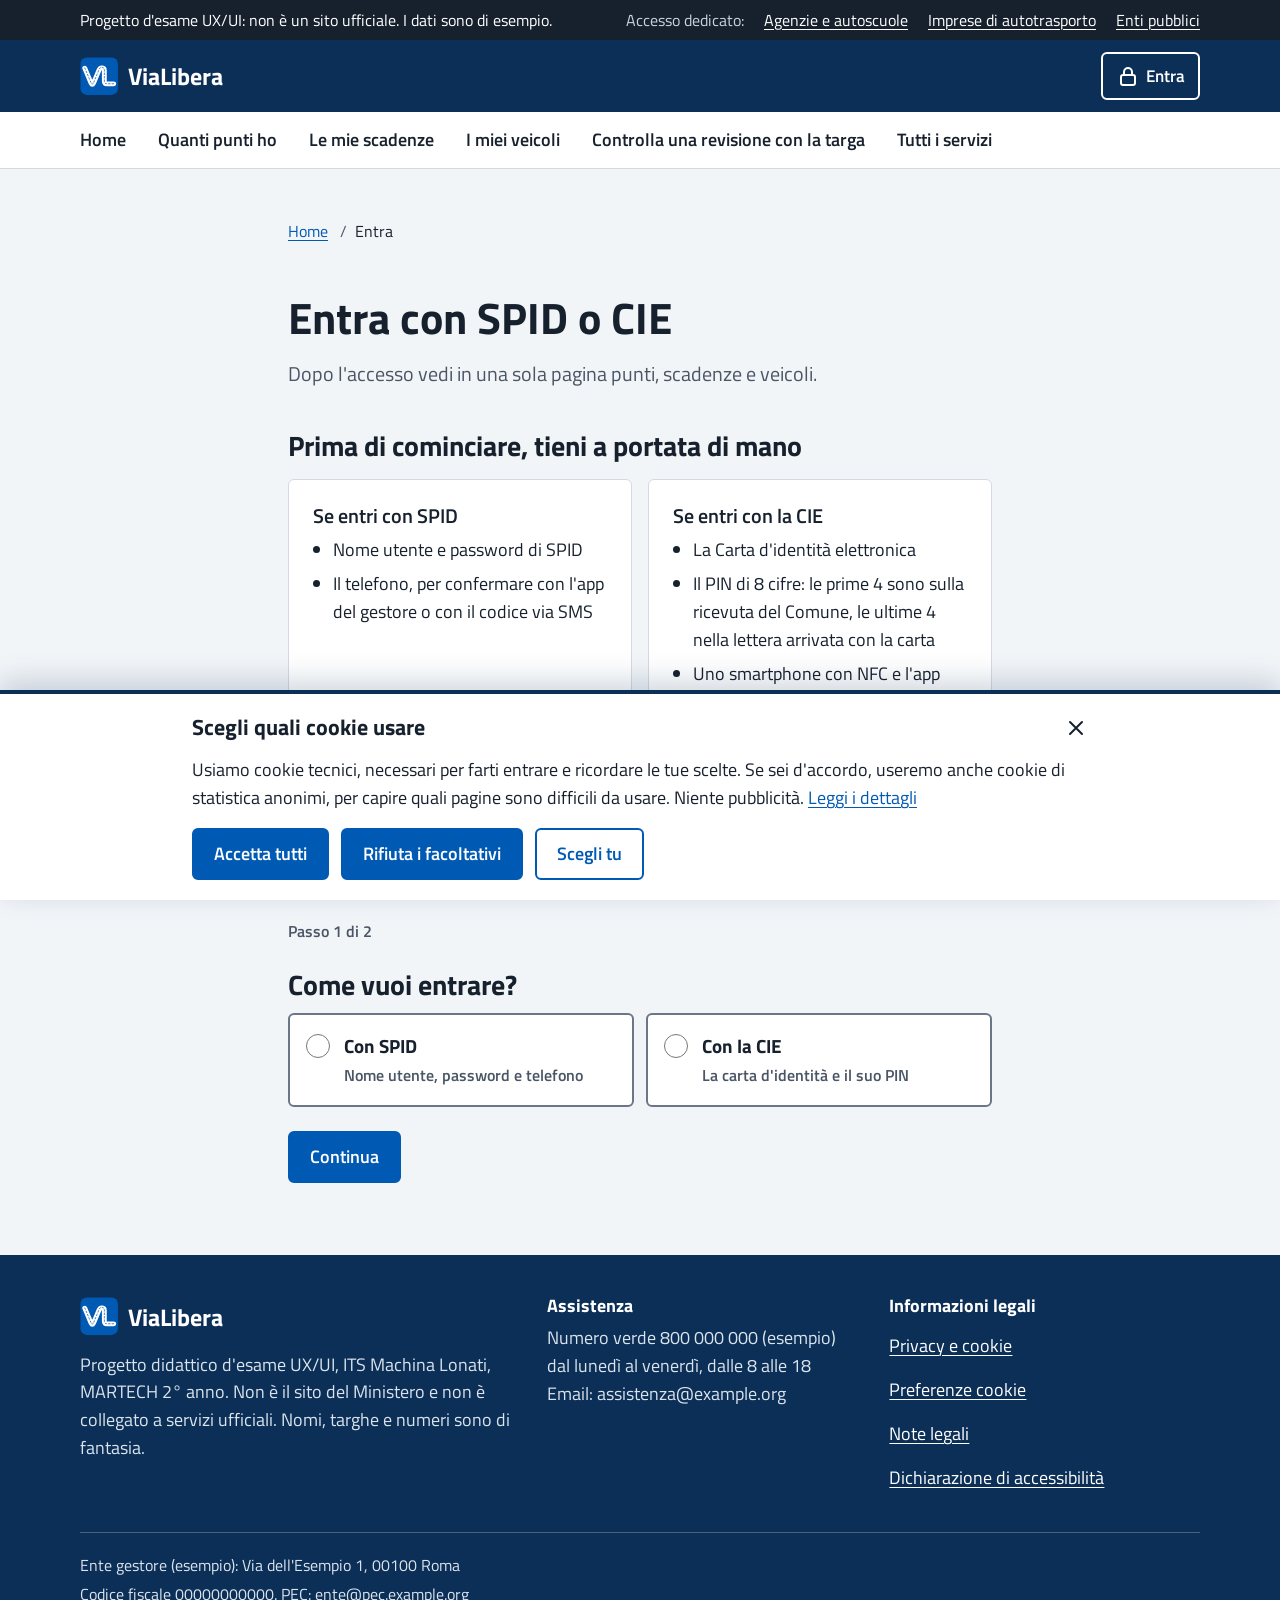
==== accesso.html @ 81639987 "Punti: la scritta del 20 va a capo e non esce più dal riquadro La scritta "20: punteggio di partenza" ====
<!doctype html>
<html lang="it">
<head>
<meta charset="utf-8">
<meta name="viewport" content="width=device-width, initial-scale=1, viewport-fit=cover">
<title>Entra con SPID o CIE | ViaLibera</title>
<meta name="description" content="Entra nella tua area con SPID o con la Carta d'identità elettronica. Progetto didattico, accesso simulato.">
<meta name="robots" content="noindex, nofollow">
<meta name="theme-color" content="#0b2f57">
<link rel="icon" href="favicon.svg?v=9" type="image/svg+xml">
<link rel="preload" href="assets/fonts/titillium-web-400.woff2" as="font" type="font/woff2" crossorigin>
<link rel="stylesheet" href="assets/style.css?v=9">
</head>
<body data-pagina="accesso">
<div id="testata"></div>
<script src="assets/app.js?v=9"></script>

<main id="contenuto" tabindex="-1">
  <div class="contenitore stretto pila">
    <nav class="briciole" aria-label="Sei qui">
      <ol><li><a href="index.html">Home</a></li><li aria-current="page" id="briciola-accesso">Entra</li></ol>
    </nav>

    <div class="pila-s">
      <h1 id="titolo-accesso">Entra con SPID o CIE</h1>
      <p class="intro" id="destinazione">Dopo l'accesso vedi in una sola pagina punti, scadenze e veicoli.</p>
    </div>

    <div id="area-profilo" class="pila-s" hidden>
      <div class="avviso avviso-info">
        <svg class="icona" aria-hidden="true" focusable="false"><use href="#i-info"></use></svg>
        <div class="avviso-corpo">
          <p><strong>In questo prototipo è attiva solo l'area per i cittadini.</strong></p>
          <p>Qui agenzie, autoscuole, imprese ed enti avranno un accesso separato, con le credenziali dell'azienda o dell'ente e i servizi per il loro lavoro.</p>
        </div>
      </div>
      <div class="bottoni">
        <a class="btn btn-primario" href="accesso.html">Entra come cittadino</a>
        <a class="btn btn-secondario" href="index.html">Torna alla home</a>
      </div>
    </div>

    <div id="percorso" class="pila">
      <section id="cosa-serve" class="pila-s" aria-labelledby="t-serve">
        <h2 id="t-serve">Prima di cominciare, tieni a portata di mano</h2>
        <div class="opzioni">
          <div class="pannello pila-xs">
            <h3>Se entri con SPID</h3>
            <ul class="puntato">
              <li>Nome utente e password di SPID</li>
              <li>Il telefono, per confermare con l'app del gestore o con il codice via SMS</li>
            </ul>
          </div>
          <div class="pannello pila-xs">
            <h3>Se entri con la CIE</h3>
            <ul class="puntato">
              <li>La Carta d'identità elettronica</li>
              <li>Il PIN di 8 cifre: le prime 4 sono sulla ricevuta del Comune, le ultime 4 nella lettera arrivata con la carta</li>
              <li>Uno smartphone con NFC e l'app CieID</li>
            </ul>
          </div>
        </div>
        <p class="rassicura"><svg class="icona" aria-hidden="true" focusable="false"><use href="#i-lucchetto"></use></svg>Entrare è gratis e non comporta pagamenti.</p>
        <details>
          <summary><svg class="icona" aria-hidden="true" focusable="false"><use href="#i-avanti"></use></svg>Non hai né SPID né la CIE?</summary>
          <p>SPID si chiede a uno dei gestori riconosciuti, online o di persona, con un documento d'identità e la tessera sanitaria. La CIE si chiede in Comune. Se ti serve aiuto, chiama il numero verde che trovi in fondo alla pagina.</p>
        </details>
      </section>

      <form id="form-accesso" class="pila-m" novalidate>
        <div id="errore-accesso"></div>
        <p class="passo">Passo 1 di 2</p>
        <div class="campo">
          <fieldset aria-describedby="metodo-errore">
            <legend><h2>Come vuoi entrare?</h2></legend>
            <p class="errore-campo" id="metodo-errore" hidden></p>
            <div class="scelte">
              <label class="scelta"><input type="radio" name="metodo" value="spid"><span><strong>Con SPID</strong><span class="aiuto">Nome utente, password e telefono</span></span></label>
              <label class="scelta"><input type="radio" name="metodo" value="cie"><span><strong>Con la CIE</strong><span class="aiuto">La carta d'identità e il suo PIN</span></span></label>
            </div>
          </fieldset>
        </div>
        <div class="campo" id="campo-gestore" hidden>
          <label for="gestore">Chi ti ha dato SPID?</label>
          <p class="aiuto" id="gestore-aiuto">È l'azienda che hai scelto quando hai attivato SPID. In questo prototipo i nomi sono di fantasia.</p>
          <p class="errore-campo" id="gestore-errore" hidden></p>
          <select id="gestore" aria-describedby="gestore-aiuto gestore-errore">
            <option value="">Scegli dall'elenco</option>
            <option>Aurora ID</option>
            <option>Chiave Nord</option>
            <option>Identità Facile</option>
            <option>Sigillo Digitale</option>
          </select>
          <details>
            <summary><svg class="icona" aria-hidden="true" focusable="false"><use href="#i-avanti"></use></svg>Non ricordo il gestore</summary>
            <p>Cerca nella tua email il messaggio di attivazione di SPID, oppure guarda quale app usi per confermare gli accessi. Se SPID te l'ha attivato un familiare, chiedi a lui.</p>
          </details>
        </div>
        <div class="bottoni"><button class="btn btn-primario" type="submit">Continua</button></div>
      </form>

      <section id="passo-2" class="pila-m" aria-labelledby="titolo-passo-2" hidden>
        <p class="passo">Passo 2 di 2</p>
        <h2 id="titolo-passo-2" tabindex="-1">Conferma sul sito del gestore</h2>
        <div class="avviso avviso-info">
          <svg class="icona" aria-hidden="true" focusable="false"><use href="#i-info"></use></svg>
          <div class="avviso-corpo">
            <p id="testo-passo-2"></p>
            <p><strong>Simulazione:</strong> in questo prototipo non si scrivono dati veri. Premi “Conferma l'accesso” per continuare, oppure “Annulla” per vedere cosa succede se ti fermi.</p>
          </div>
        </div>
        <div class="bottoni">
          <button class="btn btn-primario" type="button" id="conferma">Conferma l'accesso</button>
          <button class="btn btn-secondario" type="button" id="annulla">Annulla</button>
        </div>
      </section>
    </div>
  </div>
</main>

<div id="piede"></div>
</body>
</html>
---- assets/style.css ----
/* ViaLibera - stile comune a tutte le pagine */

@font-face { font-family: "Titillium Web"; src: url("fonts/titillium-web-400.woff2") format("woff2"); font-weight: 400; font-display: swap; }
@font-face { font-family: "Titillium Web"; src: url("fonts/titillium-web-600.woff2") format("woff2"); font-weight: 600; font-display: swap; }
@font-face { font-family: "Titillium Web"; src: url("fonts/titillium-web-700.woff2") format("woff2"); font-weight: 700; font-display: swap; }

:root {
  /* Layout: mobile first, una colonna di lettura (max 42rem), testo sempre allineato a sinistra.
     Da 64rem: menu in riga sotto la testata e griglie a due colonne. Area personale con barra in basso su mobile. */
  --blu-notte: #0b2f57;   /* testata e piede */
  --blu: #0059b3;         /* azioni e link (6.8:1 su bianco) */
  --blu-scuro: #004080;
  --blu-chiaro: #e7eef7;
  --inchiostro: #17212e;  /* testo */
  --grigio: #4a5666;      /* testo secondario (7:1) */
  --bordo-campo: #6b7787; /* bordi dei campi (4.5:1) */
  --linea: #d3dae3;       /* separatori */
  --sfondo: #f2f5f8;
  --carta: #ffffff;
  --verde: #0e6a3c;  --verde-chiaro: #e7f3eb;
  --ambra: #8a4600;  --ambra-bordo: #c46f00; --ambra-chiaro: #fff3df;
  --rosso: #b02a1f;  --rosso-chiaro: #fdeceb;
  --fuoco: #ffb400;  /* focus su sfondi scuri */
  --targa-blu: #003399;
  --font: "Titillium Web", "Segoe UI", Roboto, Arial, sans-serif;
  --r: 6px;
  --spazio: clamp(1rem, 0.6rem + 1.5vw, 1.5rem);
  color-scheme: light;
}

*, *::before, *::after { box-sizing: border-box; }
html { -webkit-text-size-adjust: 100%; scroll-padding-top: 1rem; }
body { margin: 0; font: 400 1.125rem/1.55 var(--font); color: var(--inchiostro); background: var(--sfondo); }
body.con-barra { padding-bottom: calc(4.25rem + env(safe-area-inset-bottom, 0px)); }
img, svg { max-width: 100%; }
h1, h2, h3 { margin: 0; line-height: 1.2; font-weight: 700; text-wrap: balance; }
h1 { font-size: clamp(2rem, 1.55rem + 1.9vw, 2.75rem); line-height: 1.12; }
h2 { font-size: clamp(1.45rem, 1.3rem + 0.6vw, 1.75rem); }
h3, .h3 { font-size: 1.25rem; font-weight: 600; }
p, ul, ol, dl, dd { margin: 0; }
ul.puntato { padding-left: 1.25rem; display: grid; gap: 0.4rem; }
a { color: var(--blu); text-underline-offset: 0.18em; text-decoration-thickness: 1px; }
@media (hover: hover) { a:hover { color: var(--blu-scuro); text-decoration-thickness: 2px; } }
:focus-visible { outline: 3px solid var(--inchiostro); outline-offset: 2px; }
.testata :focus-visible, .fascia :focus-visible, .piede :focus-visible { outline-color: var(--fuoco); }
.vh { position: absolute !important; width: 1px; height: 1px; overflow: hidden; clip: rect(0 0 0 0); white-space: nowrap; }
.icona { width: 1.5rem; height: 1.5rem; flex: none; fill: none; stroke: currentColor; stroke-width: 2; stroke-linecap: round; stroke-linejoin: round; }
[hidden] { display: none !important; }

.contenitore {
  width: 100%; max-width: 72rem; margin-inline: auto;
  padding-left: max(16px, env(safe-area-inset-left, 0px));
  padding-right: max(16px, env(safe-area-inset-right, 0px));
}
.stretto { max-width: 46rem; }
.pila { display: flex; flex-direction: column; gap: clamp(1.75rem, 1.2rem + 2vw, 2.5rem); }
.pila-s { display: flex; flex-direction: column; gap: 1rem; }
.pila-xs { display: flex; flex-direction: column; gap: 0.5rem; }
.pila-m { display: flex; flex-direction: column; gap: 1.5rem; }
.riga-titolo { display: flex; flex-wrap: wrap; align-items: center; gap: 0.5rem 1rem; }
main { padding-block: 1.5rem 3.5rem; }
.intro { font-size: 1.25rem; color: var(--grigio); max-width: 38rem; }
.aiuto { color: var(--grigio); font-size: 1rem; }
.testo { max-width: 40rem; }

/* Salta al contenuto */
.salta { position: absolute; left: 1rem; top: -10rem; z-index: 100; background: var(--fuoco); color: var(--inchiostro); padding: 0.75rem 1rem; font-weight: 600; }
.salta:focus { top: 1rem; }

/* Fascia del progetto (in alto) */
.fascia { background: var(--inchiostro); color: #fff; font-size: 1rem; }
.fascia .contenitore { display: flex; flex-wrap: wrap; justify-content: space-between; align-items: center; gap: 0.25rem 1rem; padding-block: 0.4rem; min-height: 2.5rem; }
.fascia-pro a, .fascia-pro span { white-space: nowrap; }
.fascia a { color: #fff; }
.fascia-pro { display: none; gap: 1.25rem; align-items: center; }
.fascia-pro span { color: #c9d3df; }

/* Testata */
.testata { background: var(--blu-notte); color: #fff; }
.testata-riga { display: flex; flex-wrap: wrap; align-items: center; justify-content: space-between; gap: 0.5rem 0.75rem; min-height: 4.5rem; padding-block: 0.5rem; }
.logo { display: inline-flex; align-items: center; min-height: 2.75rem; gap: 0.6rem; color: #fff; text-decoration: none; font-weight: 700; font-size: 1.5rem; line-height: 1; white-space: nowrap; }
@media (hover: hover) { .logo:hover { color: #fff; } }
.logo svg { width: 2.4rem; height: 2.4rem; flex: none; }
.testata-azioni { display: flex; align-items: center; gap: 0.5rem; margin-left: auto; }
.btn-testata { display: inline-flex; align-items: center; gap: 0.4rem; min-height: 3rem; padding: 0.4rem 0.8rem; border: 2px solid #fff; border-radius: var(--r); background: transparent; color: #fff; font: 600 1.0625rem/1 var(--font); text-decoration: none; cursor: pointer; }
@media (hover: hover) { .btn-testata:hover { background: rgba(255, 255, 255, 0.14); color: #fff; } }
.solo-largo { display: none !important; }

/* Menu */
.menu { background: var(--carta); border-bottom: 1px solid var(--linea); }
.menu:not(.aperto) { display: none; }
.menu .contenitore { padding-block: 0.5rem 1.25rem; display: flex; flex-direction: column; gap: 1rem; }
.menu ul { list-style: none; padding: 0; }
.menu li + li { border-top: 1px solid var(--linea); }
.menu a, .menu .voce { display: flex; align-items: center; gap: 0.75rem; min-height: 3.5rem; color: var(--inchiostro); text-decoration: none; font-weight: 600; width: 100%; background: none; border: 0; font: 600 1.125rem/1.3 var(--font); padding: 0; cursor: pointer; text-align: left; }
@media (hover: hover) { .menu a:hover, .menu .voce:hover { color: var(--blu); text-decoration: underline; } }
.menu a[aria-current="page"] { color: var(--blu); }
.menu .icona { color: var(--blu); }
.menu-gruppo { color: var(--grigio); font-size: 1rem; font-weight: 600; padding-top: 0.5rem; }

/* Barra in basso dell'area personale (mobile) */
.barra { position: fixed; left: 0; right: 0; bottom: 0; z-index: 40; background: var(--carta); border-top: 1px solid var(--linea); box-shadow: 0 -2px 10px rgba(11, 47, 87, 0.08);
  display: grid; grid-template-columns: repeat(3, 1fr);
  padding: 0 max(8px, env(safe-area-inset-right, 0px)) env(safe-area-inset-bottom, 0px) max(8px, env(safe-area-inset-left, 0px)); }
.barra a { display: flex; flex-direction: column; align-items: center; justify-content: center; gap: 0.15rem; min-height: 4.25rem; color: var(--grigio); text-decoration: none; font-weight: 600; font-size: 1rem; border-top: 4px solid transparent; }
.barra a[aria-current="page"] { color: var(--blu); border-top-color: var(--blu); font-weight: 700; }

/* Pulsanti */
.btn { display: inline-flex; align-items: center; justify-content: center; gap: 0.5rem; min-height: 3.25rem; padding: 0.6rem 1.25rem; border: 2px solid var(--blu); border-radius: var(--r); font: 600 1.125rem/1.2 var(--font); text-align: center; text-decoration: none; cursor: pointer; }
.btn-primario { background: var(--blu); color: #fff; }
@media (hover: hover) { .btn-primario:hover { background: var(--blu-scuro); border-color: var(--blu-scuro); color: #fff; } }
.btn-secondario { background: var(--carta); color: var(--blu); }
@media (hover: hover) { .btn-secondario:hover { background: var(--blu-chiaro); color: var(--blu-scuro); } }
.btn[disabled] { opacity: 0.7; cursor: progress; }
.btn-testo { background: none; border: 0; padding: 0.5rem 0; min-height: 3rem; color: var(--blu); font: 600 1.125rem/1.2 var(--font); text-decoration: underline; text-underline-offset: 0.18em; cursor: pointer; }
.bottoni { display: flex; flex-direction: column; gap: 0.75rem; }

/* Riquadri e avvisi */
.pannello { background: var(--carta); border: 1px solid var(--linea); border-radius: var(--r); padding: var(--spazio); }
.pannello .bottoni { flex-direction: column; }
/* Il pannello dei punti è l'unico scuro: è la risposta alla domanda più frequente */
.pannello-forte { background: var(--blu-notte); border-color: var(--blu-notte); color: #fff; }
.pannello-forte .cifra { color: #fff; }
.pannello-forte .btn-secondario { background: #fff; border-color: #fff; color: var(--blu-notte); }
@media (hover: hover) { .pannello-forte .btn-secondario:hover { background: var(--blu-chiaro); } }
.pannello-forte :focus-visible { outline-color: var(--fuoco); }
.avviso { display: flex; gap: 0.75rem; align-items: flex-start; padding: 1rem 1.125rem; border: 2px solid; border-radius: var(--r); color: var(--inchiostro); }
.avviso > .icona { margin-top: 0.1rem; }
.avviso-corpo { flex: 1; min-width: 0; display: flex; flex-direction: column; gap: 0.35rem; }
.avviso-ok { border-color: var(--verde); background: var(--verde-chiaro); }
.avviso-ok > .icona { color: var(--verde); }
.avviso-attenzione { border-color: var(--ambra-bordo); background: var(--ambra-chiaro); }
.avviso-attenzione > .icona { color: var(--ambra); }
.avviso-errore { border-color: var(--rosso); background: var(--rosso-chiaro); }
.avviso-errore > .icona { color: var(--rosso); }
.avviso-info { border-color: var(--blu); background: var(--blu-chiaro); }
.avviso-info > .icona { color: var(--blu); }
.avviso-chiudi { flex: none; width: 3rem; height: 3rem; margin: -0.6rem -0.6rem -0.6rem 0; display: grid; place-items: center; background: none; border: 0; border-radius: var(--r); color: var(--inchiostro); cursor: pointer; }
.rassicura { display: flex; gap: 0.6rem; align-items: center; font-weight: 600; color: var(--verde); }

/* Stato (sempre icona + parole) */
.stato { display: inline-flex; align-items: center; gap: 0.35rem; padding: 0.15rem 0.65rem 0.15rem 0.45rem; border: 1px solid currentColor; border-radius: 999px; font-weight: 600; font-size: 1rem; line-height: 1.4; white-space: nowrap; }
.stato .icona { width: 1.15rem; height: 1.15rem; }
.stato-ok { color: var(--verde); background: var(--verde-chiaro); }
.stato-attenzione { color: var(--ambra); background: var(--ambra-chiaro); }
.stato-errore { color: var(--rosso); background: var(--rosso-chiaro); }

/* Moduli */
.campo { display: flex; flex-direction: column; gap: 0.4rem; }
.campo-errore { border-left: 4px solid var(--rosso); padding-left: 0.85rem; }
label, .etichetta { font-weight: 600; font-size: 1.125rem; }
.campo-targa { max-width: 15rem !important; text-transform: uppercase; letter-spacing: 0.08em; }
input[type="text"], select { width: 100%; max-width: 26rem; min-height: 3.25rem; padding: 0.55rem 0.8rem; font: 400 1.25rem/1.3 var(--font); color: var(--inchiostro); background: var(--carta); border: 2px solid var(--bordo-campo); border-radius: var(--r); }
/* Freccia del menu a tendina disegnata da noi: stessa posizione su ogni browser, staccata dal bordo */
select { max-width: 20rem; appearance: none; -webkit-appearance: none; padding-right: 3rem; cursor: pointer;
  background-image: url("data:image/svg+xml,%3Csvg xmlns='http://www.w3.org/2000/svg' viewBox='0 0 24 24' fill='none' stroke='%230059b3' stroke-width='2.5' stroke-linecap='round' stroke-linejoin='round'%3E%3Cpath d='m6 9 6 6 6-6'/%3E%3C/svg%3E");
  background-repeat: no-repeat; background-position: right 0.85rem center; background-size: 1.4rem; }
[aria-invalid="true"] { border-color: var(--rosso) !important; border-width: 3px !important; }
.errore-campo { display: flex; gap: 0.4rem; align-items: flex-start; color: var(--rosso); font-weight: 600; }
.errore-campo .icona { width: 1.3rem; height: 1.3rem; margin-top: 0.15rem; }
fieldset { border: 0; margin: 0; padding: 0; min-width: 0; }
legend { padding: 0; margin-bottom: 0.75rem; }
.scelte { display: grid; gap: 0.75rem; }
.scelta { display: flex; gap: 0.85rem; align-items: flex-start; padding: 1rem; min-height: 4rem; background: var(--carta); border: 2px solid var(--bordo-campo); border-radius: var(--r); cursor: pointer; }
.scelta input { width: 1.5rem; height: 1.5rem; margin: 0.15rem 0 0; flex: none; accent-color: var(--blu); }
.scelta:has(input:checked) { border-color: var(--blu); background: var(--blu-chiaro); box-shadow: inset 0 0 0 1px var(--blu); }
.scelta strong { display: block; font-size: 1.1875rem; }
.spunta { display: flex; gap: 0.85rem; align-items: flex-start; }
.spunta input { width: 1.5rem; height: 1.5rem; margin: 0.15rem 0 0; flex: none; accent-color: var(--blu); }
details { border-block: 1px solid var(--linea); }
summary { display: flex; align-items: center; gap: 0.5rem; min-height: 3.25rem; padding-block: 0.5rem; color: var(--blu); font-weight: 600; cursor: pointer; list-style: none; }
summary::-webkit-details-marker { display: none; }
summary .icona { transition: transform 0.15s; }
details[open] summary .icona { transform: rotate(90deg); }
details > :not(summary) { padding-bottom: 1rem; }
.passo { color: var(--grigio); font-weight: 600; font-size: 1rem; }

/* Briciole di pane */
.briciole ol { list-style: none; padding: 0; display: flex; flex-wrap: wrap; gap: 0.25rem 0.5rem; font-size: 1rem; }
.briciole li { display: flex; align-items: center; gap: 0.5rem; }
.briciole li + li::before { content: "/"; color: var(--grigio); }
.briciole a { display: inline-flex; align-items: center; min-height: 2.75rem; min-width: 2.75rem; }

/* Home */
.azioni { list-style: none; padding: 0; background: var(--carta); border: 1px solid var(--linea); border-radius: var(--r); }
.azioni li + li { border-top: 1px solid var(--linea); }
.azione { display: flex; align-items: center; gap: 1rem; min-height: 5rem; padding: 0.9rem var(--spazio); color: var(--inchiostro); text-decoration: none; }
@media (hover: hover) { .azione:hover { background: var(--blu-chiaro); color: var(--inchiostro); } }
.azione strong { display: block; font-size: 1.25rem; line-height: 1.25; color: var(--blu); }
@media (hover: hover) { .azione:hover strong { text-decoration: underline; } }
.azione .aiuto { display: block; margin-top: 0.15rem; }
.azione-icona { width: 3rem; height: 3rem; flex: none; display: grid; place-items: center; border-radius: 50%; background: var(--blu-chiaro); color: var(--blu); }
.azione > .icona:last-child { margin-left: auto; color: var(--blu); }
.servizi { display: grid; gap: 2rem; }
.gruppo h3 { display: flex; align-items: center; gap: 0.6rem; padding-bottom: 0.6rem; border-bottom: 2px solid var(--blu-notte); }
.gruppo h3 .icona { color: var(--blu); }
.gruppo ul { list-style: none; padding: 0; }
.gruppo li { border-bottom: 1px solid var(--linea); }
.servizio { display: flex; align-items: center; gap: 0.75rem; min-height: 3.75rem; padding-block: 0.6rem; color: var(--inchiostro); text-decoration: none; }
.servizio-testo { display: flex; flex-direction: column; gap: 0.1rem; min-width: 0; }
.servizio-nome { font-weight: 600; }
a.servizio .servizio-nome { color: var(--blu); }
@media (hover: hover) { a.servizio:hover .servizio-nome { text-decoration: underline; } }
a.servizio > .icona:last-child { margin-left: auto; color: var(--blu); }
.servizio-accesso { display: inline-flex; align-items: center; gap: 0.35rem; font-size: 1rem; color: var(--grigio); }
.servizio-accesso .icona { width: 1.1rem; height: 1.1rem; }
.servizio-spento .servizio-nome { color: var(--grigio); }
.esito { margin-top: 0.5rem; }
/* Link dentro avvisi, scadenze ed esiti: area di tocco alta 44px senza spostare le righe di testo */
.avviso-corpo a, .scadenze a, .esito a { padding-block: 0.55rem; }

/* Cruscotto */
.griglia { display: grid; gap: 1.25rem; }
.cifra { display: flex; align-items: baseline; gap: 0.5rem; color: var(--blu-notte); }
.cifra strong { font-size: clamp(3.5rem, 3rem + 3vw, 4.75rem); line-height: 1; font-weight: 700; font-variant-numeric: tabular-nums; }
.cifra span { font-size: 1.5rem; font-weight: 600; }
.scadenze { list-style: none; padding: 0; }
.scadenze li { display: flex; flex-wrap: wrap; justify-content: space-between; align-items: center; gap: 0.5rem 1rem; padding-block: 0.9rem; border-top: 1px solid var(--linea); }
.scadenze li:first-child { border-top: 0; padding-top: 0.25rem; }
.scadenze .cosa { font-weight: 600; }
.veicoli { list-style: none; padding: 0; }
.veicoli li + li { border-top: 1px solid var(--linea); }
.veicoli a { display: flex; flex-wrap: wrap; align-items: center; gap: 0.5rem 1rem; min-height: 4.5rem; padding-block: 0.75rem; color: var(--inchiostro); text-decoration: none; }
@media (hover: hover) { .veicoli a:hover .nome { text-decoration: underline; } }
.veicoli .nome { font-weight: 600; color: var(--blu); font-size: 1.1875rem; }
.veicoli a > .icona:last-child { margin-left: auto; color: var(--blu); }

/* Targa: banda blu con la I, come sulle targhe vere (senza simboli) */
.targa { display: inline-flex; align-items: stretch; background: #fff; border: 2px solid var(--inchiostro); border-radius: 5px; overflow: hidden; font-weight: 700; line-height: 1; letter-spacing: 0.06em; white-space: nowrap; color: var(--inchiostro); }
.targa-i { display: flex; align-items: flex-end; padding: 0.3rem 0.3rem 0.25rem; background: var(--targa-blu); color: #fff; font-size: 0.75em; letter-spacing: 0; }
.targa-testo { padding: 0.3rem 0.55rem; font-size: 1.0625rem; font-variant-numeric: tabular-nums; }
.targa::after { content: ""; width: 0.45rem; background: var(--targa-blu); }
.targa-grande .targa-testo { font-size: 1.5rem; padding: 0.4rem 0.75rem; }
.targa-grande .targa-i { font-size: 1rem; padding: 0.4rem 0.4rem 0.3rem; }

/* Punti */
.risposta { display: flex; flex-wrap: wrap; align-items: baseline; gap: 0 0.6rem; color: var(--blu-notte); }
.risposta .numero { font-size: clamp(5rem, 4rem + 5vw, 7.5rem); line-height: 0.95; font-variant-numeric: tabular-nums; }
.scala { max-width: 34rem; }
.scala-barra { height: 1.1rem; background: #dfe5ec; border: 1px solid var(--bordo-campo); border-radius: 999px; overflow: hidden; }
.scala-pieno { height: 100%; background: var(--blu); }
/* La scritta finisce sulla tacca del 20 e va a capo se serve: non esce mai dal riquadro, anche col testo ingrandito */
.scala-tacca { position: relative; display: block; padding-right: 0.5rem; margin-bottom: 0.35rem; text-align: right; font-size: 1rem; color: var(--grigio); line-height: 1.2; }
.scala-tacca::after { content: ""; position: absolute; right: -1px; top: 0; bottom: -1.65rem; width: 2px; background: var(--inchiostro); }
.scala-estremi { display: flex; justify-content: space-between; font-size: 1rem; color: var(--grigio); margin-top: 0.3rem; }
.storico { list-style: none; padding: 0; border-top: 1px solid var(--linea); }
.storico li { display: grid; grid-template-columns: minmax(0, 1fr) auto; gap: 0.2rem 1rem; padding-block: 1rem; border-bottom: 1px solid var(--linea); }
.storico time { color: var(--grigio); font-size: 1rem; }
.storico .motivo { grid-column: 1 / -1; font-weight: 600; }
.storico .dettaglio { color: var(--grigio); font-size: 1rem; }
.storico .saldo-dopo { color: var(--grigio); font-size: 1rem; text-align: right; white-space: nowrap; }
.variazione { display: inline-flex; align-items: center; gap: 0.3rem; font-weight: 700; white-space: nowrap; }
.variazione .icona { width: 1.2rem; height: 1.2rem; }
.variazione-meno { color: var(--rosso); }
.variazione-piu { color: var(--verde); }
.opzioni { display: grid; gap: 1rem; }

/* Veicolo */
.scelta-veicolo { display: flex; flex-wrap: wrap; gap: 0.5rem; list-style: none; padding: 0; }
.scelta-veicolo a { display: inline-flex; align-items: center; gap: 0.6rem; min-height: 3rem; padding: 0.4rem 0.9rem; background: var(--carta); border: 2px solid var(--linea); border-radius: var(--r); color: var(--inchiostro); text-decoration: none; font-weight: 600; }
.scelta-veicolo a[aria-current="page"] { border-color: var(--blu); background: var(--blu-chiaro); }
.scelta-veicolo .targa-testo { font-size: 1rem; padding: 0.2rem 0.4rem; }
.scelta-veicolo .targa-i { font-size: 0.65rem; padding: 0.2rem 0.2rem; }
.scadenza-grande { font-size: 1.375rem; line-height: 1.3; }
.scadenza-grande strong { display: block; font-size: clamp(1.75rem, 1.5rem + 1vw, 2.25rem); color: var(--blu-notte); }
.dati div { display: grid; grid-template-columns: minmax(7.5rem, 42%) 1fr; gap: 0.25rem 1rem; padding-block: 0.75rem; border-bottom: 1px solid var(--linea); }
.dati div:first-child { border-top: 1px solid var(--linea); }
.dati dt { color: var(--grigio); }
.dati dd { font-weight: 600; min-width: 0; }
.euro { display: flex; gap: 0.3rem; list-style: none; padding: 0; max-width: 30rem; }
.euro li { flex: 1; display: flex; flex-direction: column; align-items: center; justify-content: center; min-height: 3rem; background: var(--carta); border: 1px solid var(--bordo-campo); border-radius: 4px; font-weight: 700; color: var(--grigio); font-variant-numeric: tabular-nums; }
.euro li.attuale { background: var(--blu); border-color: var(--blu); color: #fff; }
.euro-estremi { display: flex; justify-content: space-between; max-width: 30rem; font-size: 1rem; color: var(--grigio); margin-top: 0.3rem; }

/* Privacy */
.prosa { max-width: 42rem; display: flex; flex-direction: column; gap: 1rem; }
.prosa h2 { margin-top: 1.5rem; scroll-margin-top: 1rem; }
.prosa .indice h2 { margin-top: 0; }
.indice ol { padding-left: 1.4rem; display: grid; gap: 0.25rem; }
.indice a { display: inline-flex; align-items: center; min-height: 2.75rem; }
.tabella-scorri { overflow-x: auto; border: 1px solid var(--linea); border-radius: var(--r); background: var(--carta); }
table { border-collapse: collapse; width: 100%; min-width: 36rem; font-size: 1rem; }
caption { text-align: left; padding: 0.75rem 0.85rem 0; font-weight: 600; }
th, td { text-align: left; vertical-align: top; padding: 0.7rem 0.85rem; border-bottom: 1px solid var(--linea); }
th { color: var(--grigio); font-weight: 600; }
tr:last-child td { border-bottom: 0; }
.tabella-scorri td:first-child { white-space: nowrap; }

/* Banner cookie */
.cookie { position: fixed; left: 0; right: 0; bottom: 0; z-index: 60; max-height: 88vh; overflow-y: auto; background: var(--carta); border-top: 4px solid var(--blu-notte); box-shadow: 0 -8px 28px rgba(11, 47, 87, 0.2); padding-block: 1.25rem calc(1.25rem + env(safe-area-inset-bottom, 0px)); }
.cookie .contenitore { position: relative; max-width: 58rem; display: flex; flex-direction: column; gap: 1rem; }
.cookie h2 { font-size: 1.375rem; padding-right: 3rem; }
.cookie-chiudi { position: absolute; top: -0.6rem; right: max(4px, env(safe-area-inset-right, 0px)); width: 3rem; height: 3rem; display: grid; place-items: center; background: none; border: 0; border-radius: var(--r); color: var(--inchiostro); cursor: pointer; }
.cookie-scelte { display: grid; gap: 0.9rem; padding: 1rem; background: var(--sfondo); border-radius: var(--r); }

/* Piede */
.piede { background: var(--blu-notte); color: #fff; padding-block: 2.5rem 1.5rem; }
.piede a, .piede .btn-testo { color: #fff; }
.piede .btn-testo { font-weight: 400; padding: 0; min-height: 2.75rem; }
.piede-griglia { display: grid; gap: 2rem; }
.piede h2 { font-size: 1.125rem; margin-bottom: 0.5rem; }
.piede ul { list-style: none; padding: 0; }
.piede li a { display: inline-flex; align-items: center; min-height: 2.75rem; }
.piede .logo { margin-bottom: 0.75rem; }
.piede p { color: #dbe3ec; }
.piede-fondo { margin-top: 2rem; padding-top: 1.25rem; border-top: 1px solid rgba(255, 255, 255, 0.25); font-size: 1rem; display: grid; gap: 0.25rem; }

/* Telefoni stretti: i pulsanti della testata restano con la parola, senza icona */
@media (max-width: 25.99rem) {
  .btn-testata:not(.btn-menu) .icona { display: none; }
}
@media (max-width: 23.99rem) {
  .btn-testata .icona { display: none; }
  .logo { font-size: 1.3rem; }
  .logo svg { width: 2rem; height: 2rem; }
}

@media (min-width: 30rem) {
  .solo-largo { display: inline-flex !important; }
}

@media (min-width: 40rem) {
  .bottoni { flex-direction: row; flex-wrap: wrap; }
  .scelte { grid-template-columns: 1fr 1fr; }
  .opzioni { grid-template-columns: 1fr 1fr; }
  .piede-griglia { grid-template-columns: 1.4fr 1fr 1fr; }
}

@media (min-width: 48rem) {
  .servizi { grid-template-columns: 1fr 1fr; gap: 2.5rem 3rem; }
  .storico li { grid-template-columns: 11rem 1fr auto 6.5rem; align-items: baseline; }
  .storico time { grid-area: 1 / 1; }
  .storico .motivo { grid-area: 1 / 2; }
  .storico .variazione { grid-area: 1 / 3; }
  .storico .saldo-dopo { grid-area: 1 / 4; }
  .storico .dettaglio { grid-area: 2 / 2; }
}

@media (min-width: 64rem) {
  main { padding-block: 2.5rem 4.5rem; }
  .fascia-pro { display: flex; }
  .btn-menu { display: none; }
  .menu:not(.aperto) { display: block; }
  .menu .contenitore { flex-direction: row; padding-block: 0; }
  .menu .menu-cittadino { display: flex; flex-wrap: wrap; column-gap: 2rem; }
  .menu li + li { border-top: 0; }
  .menu a { min-height: 3.5rem; border-bottom: 4px solid transparent; padding-top: 4px; }
  .menu a[aria-current="page"] { border-bottom-color: var(--blu); }
  .menu .icona, .menu-pro, .menu-conto { display: none !important; }
  body.con-barra { padding-bottom: 0; }
  .barra { display: none; }
  .home-griglia { display: grid; grid-template-columns: 7fr 5fr; gap: 2.5rem; align-items: start; }
  .griglia-2 { grid-template-columns: 1fr 1fr; }
  .griglia-2 .largo { grid-column: 1 / -1; }
  .veicolo-griglia { display: grid; grid-template-columns: 1fr 1fr; gap: 2.5rem; align-items: start; }
}

/* Tocco: risposta immediata sotto il dito (su touch non c'è l'hover) */
.azione:active, a.servizio:active, .veicoli a:active, .menu a:active, .scelta-veicolo a:active, .barra a:active { background: var(--blu-chiaro); }
.btn-primario:active { background: var(--blu-scuro); border-color: var(--blu-scuro); }
.btn-secondario:active, .pannello-forte .btn-secondario:active { background: var(--blu-chiaro); }
.btn-testata:active { background: rgba(255, 255, 255, 0.14); }

/* Telefono: la tabella dei cookie diventa una scheda per riga, con l'intestazione ripetuta accanto a ogni dato */
@media (max-width: 39.99rem) {
  .tabella-scorri { overflow: visible; }
  .tabella-scorri table, .tabella-scorri tbody, .tabella-scorri tr, .tabella-scorri td { display: block; min-width: 0; }
  .tabella-scorri thead { position: absolute; width: 1px; height: 1px; overflow: hidden; clip: rect(0 0 0 0); }
  .tabella-scorri tr { padding-block: 0.5rem; border-top: 1px solid var(--linea); }
  .tabella-scorri td { display: grid; grid-template-columns: 6.5rem 1fr; gap: 0.75rem; padding: 0.3rem 0.85rem; border: 0; }
  .tabella-scorri td::before { content: attr(data-label); color: var(--grigio); font-weight: 600; }
  .tabella-scorri td:first-child { font-weight: 700; }
  .tabella-scorri caption { display: block; padding-bottom: 0.25rem; }
}

@media (prefers-reduced-motion: reduce) {
  * { transition: none !important; animation: none !important; scroll-behavior: auto !important; }
}
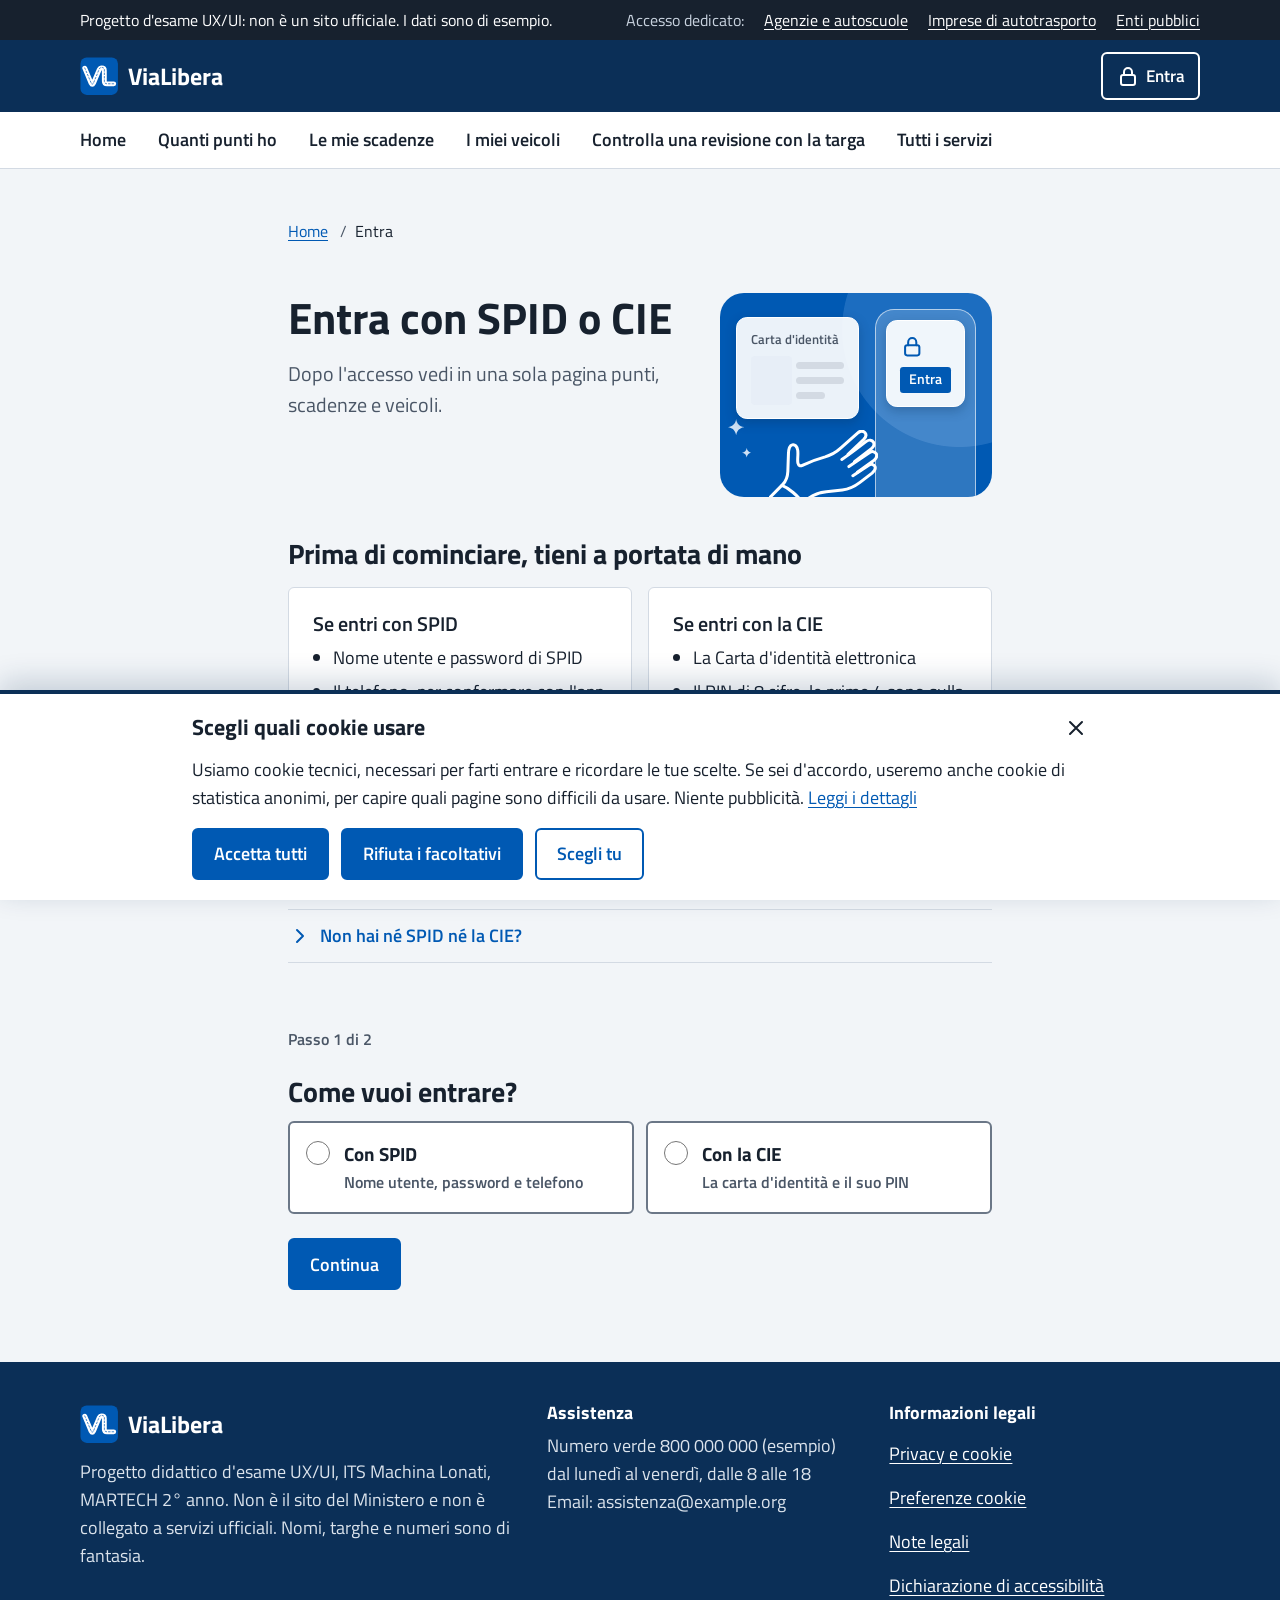
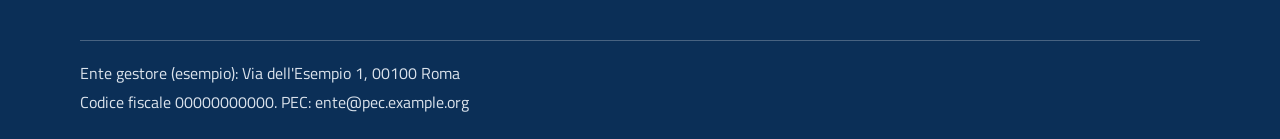
==== commit 5afc5f41: "Illustrazioni nello stile delle app dei servizi pubblici Tre illustrazioni decorative (Home in alto," ====
--- a/accesso.html
+++ b/accesso.html
@@ -7,13 +7,13 @@
 <meta name="description" content="Entra nella tua area con SPID o con la Carta d'identità elettronica. Progetto didattico, accesso simulato.">
 <meta name="robots" content="noindex, nofollow">
 <meta name="theme-color" content="#0b2f57">
-<link rel="icon" href="favicon.svg?v=9" type="image/svg+xml">
+<link rel="icon" href="favicon.svg?v=10" type="image/svg+xml">
 <link rel="preload" href="assets/fonts/titillium-web-400.woff2" as="font" type="font/woff2" crossorigin>
-<link rel="stylesheet" href="assets/style.css?v=9">
+<link rel="stylesheet" href="assets/style.css?v=10">
 </head>
 <body data-pagina="accesso">
 <div id="testata"></div>
-<script src="assets/app.js?v=9"></script>
+<script src="assets/app.js?v=10"></script>
 
 <main id="contenuto" tabindex="-1">
   <div class="contenitore stretto pila">
@@ -21,9 +21,26 @@
       <ol><li><a href="index.html">Home</a></li><li aria-current="page" id="briciola-accesso">Entra</li></ol>
     </nav>
 
-    <div class="pila-s">
-      <h1 id="titolo-accesso">Entra con SPID o CIE</h1>
-      <p class="intro" id="destinazione">Dopo l'accesso vedi in una sola pagina punti, scadenze e veicoli.</p>
+    <div class="con-illu">
+      <div class="pila-s">
+        <h1 id="titolo-accesso">Entra con SPID o CIE</h1>
+        <p class="intro" id="destinazione">Dopo l'accesso vedi in una sola pagina punti, scadenze e veicoli.</p>
+      </div>
+      <div class="illu illu-accesso" aria-hidden="true">
+        <svg class="illu-scintilla" viewBox="0 0 24 24"><path d="M12 0c1 7 5 11 12 12-7 1-11 5-12 12-1-7-5-11-12-12 7-1 11-5 12-12z"/></svg>
+        <svg class="illu-scintilla" viewBox="0 0 24 24"><path d="M12 0c1 7 5 11 12 12-7 1-11 5-12 12-1-7-5-11-12-12 7-1 11-5 12-12z"/></svg>
+        <div class="illu-vetro illu-carta">
+          <span class="illu-piccolo">Carta d'identità</span>
+          <span class="illu-riga"><span class="illu-foto"></span><span class="illu-righe"><span class="illu-linea"></span><span class="illu-linea"></span><span class="illu-linea"></span></span></span>
+        </div>
+        <div class="illu-telefono">
+          <div class="illu-vetro">
+            <svg class="icona"><use href="#i-lucchetto"></use></svg>
+            <span class="illu-bottone">Entra</span>
+          </div>
+        </div>
+        <img class="mano-sorregge" src="assets/illustrazioni/mano-sorregge.svg" alt="">
+      </div>
     </div>
 
     <div id="area-profilo" class="pila-s" hidden>
--- a/assets/style.css
+++ b/assets/style.css
@@ -305,6 +305,60 @@
 .piede p { color: #dbe3ec; }
 .piede-fondo { margin-top: 2rem; padding-top: 1.25rem; border-top: 1px solid rgba(255, 255, 255, 0.25); font-size: 1rem; display: grid; gap: 0.25rem; }
 
+/* Illustrazioni: riquadro blu, mani a linea bianca (generate con Higgsfield) e schede di vetro fatte con i componenti del sito.
+   Sono decorative (aria-hidden) e si vedono da 48rem in su: sul telefono vengono prima le azioni. Misure in cqi: scalano con il riquadro. */
+.illu { display: none; position: relative; overflow: hidden; aspect-ratio: 4 / 3; border-radius: 1.5rem; container-type: inline-size;
+  background: radial-gradient(circle at 88% 18%, #1c6dc0 0 40%, transparent 40.3%), var(--blu); }
+.illu > * { position: absolute; }
+.illu-telefono { display: flex; flex-direction: column; gap: 3cqi; padding: 4cqi 3.5cqi; border-radius: 7cqi; background: rgba(255, 255, 255, 0.18); border: 1px solid rgba(255, 255, 255, 0.6); }
+.illu-vetro { display: flex; flex-direction: column; gap: 1.5cqi; padding: 3cqi 3.5cqi; border-radius: 3cqi; background: rgba(255, 255, 255, 0.92); border: 1px solid #fff; box-shadow: 0 1.5cqi 4cqi rgba(11, 47, 87, 0.3); color: var(--inchiostro); font-size: 3.4cqi; line-height: 1.25; }
+.illu-piccolo { font-size: 2.9cqi; font-weight: 600; color: var(--grigio); }
+.illu-grande { font-size: 11cqi; font-weight: 700; line-height: 1; color: var(--blu); }
+.illu-riga { display: flex; align-items: center; gap: 1.5cqi; }
+.illu .icona { width: 4.5cqi; height: 4.5cqi; color: var(--blu); }
+.illu .stato { align-self: flex-start; gap: 1cqi; padding: 0.3cqi 2cqi 0.3cqi 1.3cqi; font-size: 2.9cqi; }
+.illu .stato .icona { width: 3.4cqi; height: 3.4cqi; color: inherit; }
+.illu .targa { align-self: flex-start; border-width: 0.5cqi; border-radius: 1.2cqi; }
+.illu .targa-testo { font-size: 6.5cqi; padding: 1.2cqi 2.2cqi; }
+.illu .targa-i { font-size: 2.6cqi; padding: 1.2cqi 1cqi 1cqi; }
+.illu .targa::after { width: 1.6cqi; }
+.illu-barra { height: 2cqi; border-radius: 999px; background: #dfe5ec; overflow: hidden; }
+.illu-barra::before { content: ""; display: block; width: 63%; height: 100%; background: var(--blu); }
+.illu-scintilla { width: 6cqi; height: 6cqi; fill: #cfe1f5; }
+.illu-scintilla + .illu-scintilla { width: 3.5cqi; height: 3.5cqi; }
+
+/* Posizioni in % del riquadro. Le mani toccano solo il bordo di vetro: sopra le schede bianche la linea bianca sparirebbe. */
+/* Home, in alto: il telefono con punti e revisione, una mano lo regge e l'altra tocca */
+.illu-home .illu-telefono { left: 30%; top: 7%; width: 44%; height: 104%; }
+.illu-home .mano-sorregge { left: -8%; bottom: -2%; width: 40%; }
+.illu-home .mano-tocca { right: -8%; top: -8%; width: 33%; }
+.illu-home .illu-scintilla { left: 9%; top: 13%; }
+.illu-home .illu-scintilla + .illu-scintilla { left: 17%; top: 27%; }
+/* Home, controllo con la targa: la targa e la data, la mano indica la data */
+.illu-revisione .illu-vetro { left: 22%; width: 60%; }
+.illu-revisione .illu-targa { top: 12%; }
+.illu-revisione .illu-data { top: 41%; }
+.illu-revisione .mano-indica { left: 19%; bottom: -25%; width: 25%; }
+.illu-revisione .illu-scintilla { right: 8%; top: 9%; }
+.illu-revisione .illu-scintilla + .illu-scintilla { right: 4%; top: 22%; }
+/* Accesso: riquadro piccolo, quindi pochi elementi e più grandi */
+.illu-accesso .illu-vetro { gap: 3cqi; padding: 5cqi; border-radius: 4cqi; font-size: 5cqi; }
+.illu-accesso .illu-piccolo { font-size: 4.6cqi; }
+.illu-accesso .icona { width: 9cqi; height: 9cqi; }
+.illu-accesso .illu-carta { left: 6%; top: 12%; width: 45%; }
+.illu-accesso .illu-telefono { left: 57%; top: 8%; width: 37%; height: 104%; padding: 3.5cqi; }
+.illu-accesso .mano-sorregge { left: 18%; bottom: -10%; width: 40%; }
+.illu-accesso .illu-scintilla { left: 3%; top: 62%; }
+.illu-accesso .illu-scintilla + .illu-scintilla { left: 8%; top: 76%; }
+.illu-accesso .illu-righe { gap: 3cqi; }
+.illu-accesso .illu-linea { height: 2.6cqi; }
+.illu-foto { width: 11cqi; height: 13cqi; border-radius: 1.5cqi; background: var(--blu-chiaro); }
+.illu-accesso .illu-foto { width: 15cqi; height: 18cqi; }
+.illu-righe { flex: 1; display: flex; flex-direction: column; gap: 1.8cqi; }
+.illu-linea { height: 1.6cqi; border-radius: 999px; background: #d3dae3; }
+.illu-linea:last-child { width: 60%; }
+.illu-bottone { padding: 1.6cqi; border-radius: 1.2cqi; background: var(--blu); color: #fff; font-weight: 600; text-align: center; }
+
 /* Telefoni stretti: i pulsanti della testata restano con la parola, senza icona */
 @media (max-width: 25.99rem) {
   .btn-testata:not(.btn-menu) .icona { display: none; }
@@ -327,6 +381,9 @@
 }
 
 @media (min-width: 48rem) {
+  .illu { display: block; }
+  .con-illu { display: grid; grid-template-columns: 1fr clamp(14rem, 34%, 24rem); gap: 2.5rem; align-items: start; }
+  .stretto .con-illu { grid-template-columns: 1fr 17rem; }
   .servizi { grid-template-columns: 1fr 1fr; gap: 2.5rem 3rem; }
   .storico li { grid-template-columns: 11rem 1fr auto 6.5rem; align-items: baseline; }
   .storico time { grid-area: 1 / 1; }
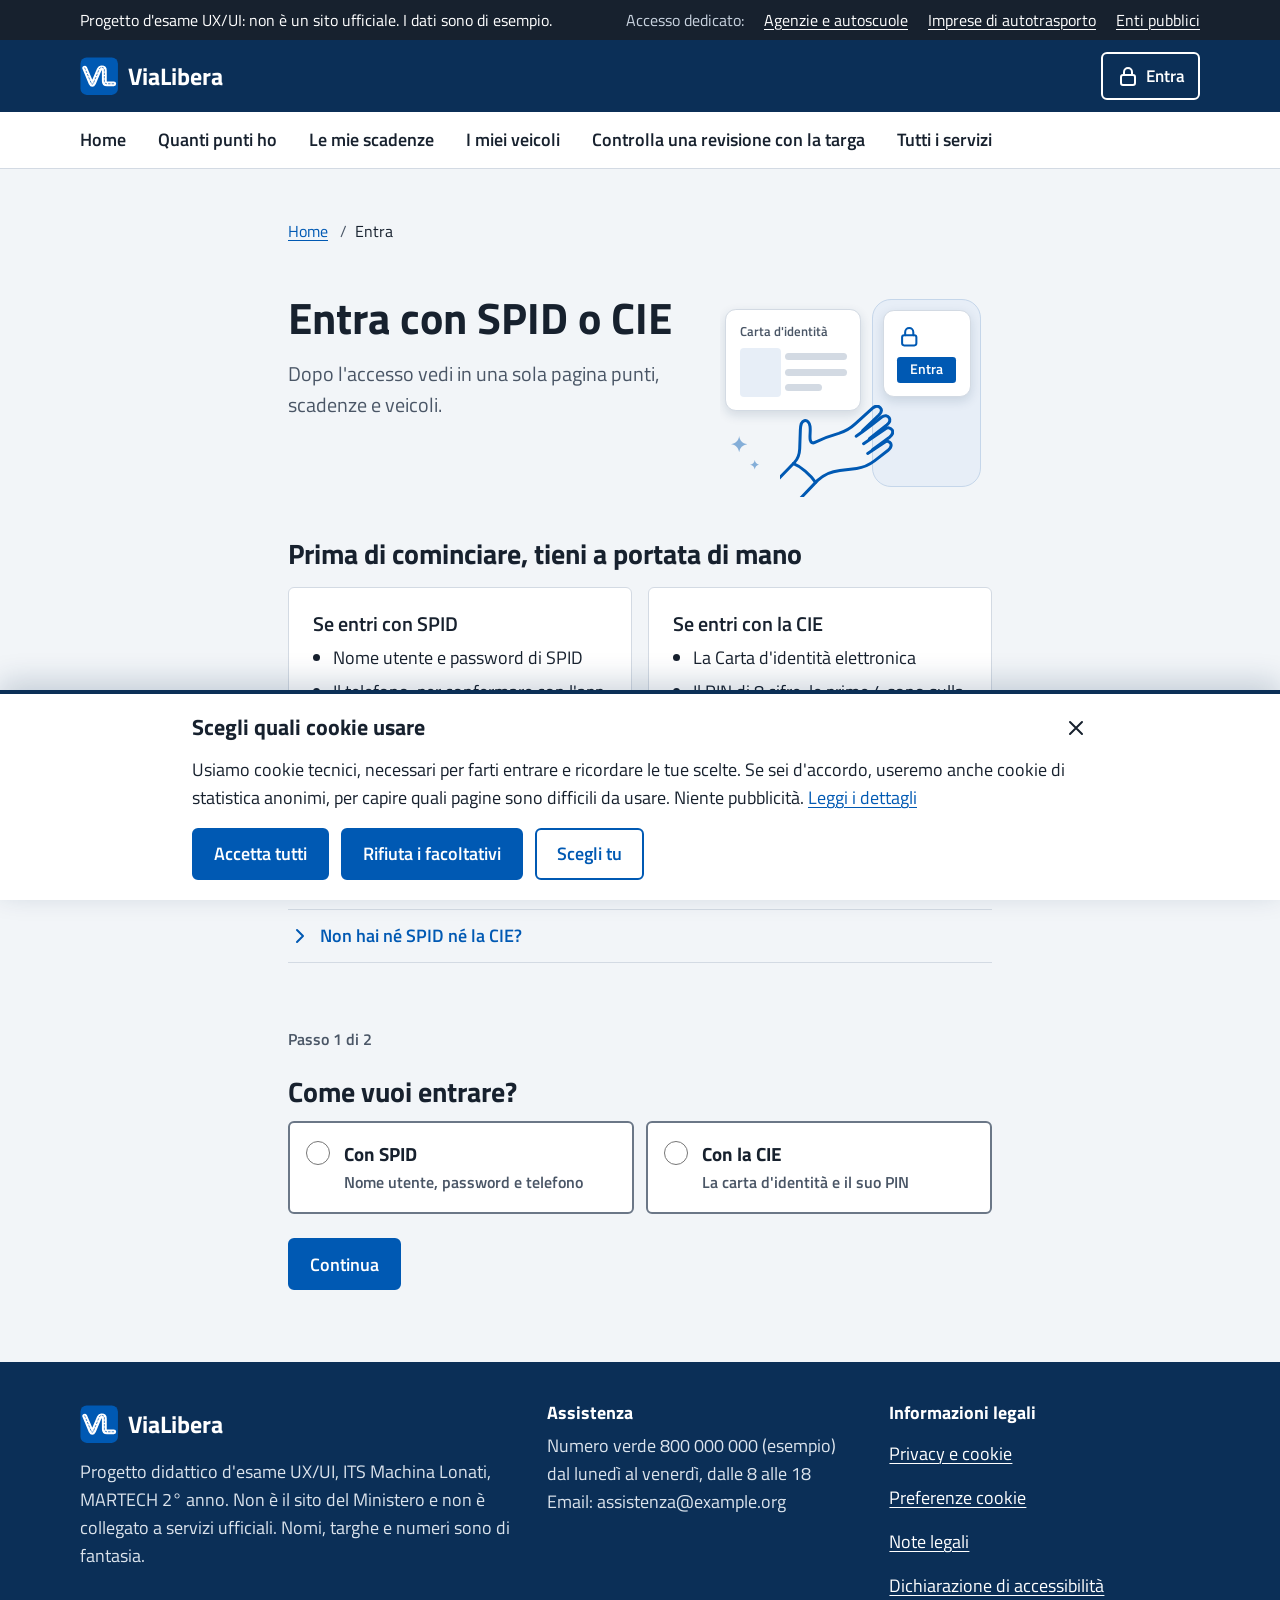
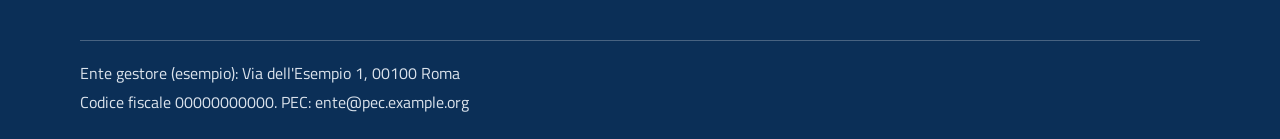
==== commit ae62c597: "Illustrazioni libere nella pagina, senza riquadro Come sul sito di IO: niente fondo blu, mani a line" ====
--- a/accesso.html
+++ b/accesso.html
@@ -7,13 +7,13 @@
 <meta name="description" content="Entra nella tua area con SPID o con la Carta d'identità elettronica. Progetto didattico, accesso simulato.">
 <meta name="robots" content="noindex, nofollow">
 <meta name="theme-color" content="#0b2f57">
-<link rel="icon" href="favicon.svg?v=10" type="image/svg+xml">
+<link rel="icon" href="favicon.svg?v=13" type="image/svg+xml">
 <link rel="preload" href="assets/fonts/titillium-web-400.woff2" as="font" type="font/woff2" crossorigin>
-<link rel="stylesheet" href="assets/style.css?v=10">
+<link rel="stylesheet" href="assets/style.css?v=13">
 </head>
 <body data-pagina="accesso">
 <div id="testata"></div>
-<script src="assets/app.js?v=10"></script>
+<script src="assets/app.js?v=13"></script>
 
 <main id="contenuto" tabindex="-1">
   <div class="contenitore stretto pila">
@@ -39,7 +39,7 @@
             <span class="illu-bottone">Entra</span>
           </div>
         </div>
-        <img class="mano-sorregge" src="assets/illustrazioni/mano-sorregge.svg" alt="">
+        <img class="mano-sorregge" src="assets/illustrazioni/mano-sorregge.svg?v=13" alt="">
       </div>
     </div>
 
--- a/assets/style.css
+++ b/assets/style.css
@@ -305,13 +305,13 @@
 .piede p { color: #dbe3ec; }
 .piede-fondo { margin-top: 2rem; padding-top: 1.25rem; border-top: 1px solid rgba(255, 255, 255, 0.25); font-size: 1rem; display: grid; gap: 0.25rem; }
 
-/* Illustrazioni: riquadro blu, mani a linea bianca (generate con Higgsfield) e schede di vetro fatte con i componenti del sito.
-   Sono decorative (aria-hidden) e si vedono da 48rem in su: sul telefono vengono prima le azioni. Misure in cqi: scalano con il riquadro. */
-.illu { display: none; position: relative; overflow: hidden; aspect-ratio: 4 / 3; border-radius: 1.5rem; container-type: inline-size;
-  background: radial-gradient(circle at 88% 18%, #1c6dc0 0 40%, transparent 40.3%), var(--blu); }
+/* Illustrazioni libere nella pagina, come sul sito di IO: mani a linea (generate con Higgsfield) e schede fatte con i componenti del sito.
+   Niente riquadro: le mani sono blu perché stanno sul fondo chiaro. Decorative (aria-hidden). Misure in cqi: scalano con la larghezza.
+   overflow: hidden taglia solo le braccia, che così finiscono aperte come sul sito di IO. */
+.illu { position: relative; overflow: hidden; aspect-ratio: 4 / 3; container-type: inline-size; }
 .illu > * { position: absolute; }
-.illu-telefono { display: flex; flex-direction: column; gap: 3cqi; padding: 4cqi 3.5cqi; border-radius: 7cqi; background: rgba(255, 255, 255, 0.18); border: 1px solid rgba(255, 255, 255, 0.6); }
-.illu-vetro { display: flex; flex-direction: column; gap: 1.5cqi; padding: 3cqi 3.5cqi; border-radius: 3cqi; background: rgba(255, 255, 255, 0.92); border: 1px solid #fff; box-shadow: 0 1.5cqi 4cqi rgba(11, 47, 87, 0.3); color: var(--inchiostro); font-size: 3.4cqi; line-height: 1.25; }
+.illu-telefono { display: flex; flex-direction: column; gap: 3cqi; padding: 5cqi 3.5cqi; border-radius: 7cqi; background: var(--blu-chiaro); border: 0.6cqi solid #c5d6ea; }
+.illu-vetro { display: flex; flex-direction: column; gap: 1.5cqi; padding: 3cqi 3.5cqi; border-radius: 3cqi; background: #fff; border: 1px solid var(--linea); box-shadow: 0 1.5cqi 4cqi rgba(11, 47, 87, 0.14); color: var(--inchiostro); font-size: 3.4cqi; line-height: 1.25; }
 .illu-piccolo { font-size: 2.9cqi; font-weight: 600; color: var(--grigio); }
 .illu-grande { font-size: 11cqi; font-weight: 700; line-height: 1; color: var(--blu); }
 .illu-riga { display: flex; align-items: center; gap: 1.5cqi; }
@@ -324,32 +324,33 @@
 .illu .targa::after { width: 1.6cqi; }
 .illu-barra { height: 2cqi; border-radius: 999px; background: #dfe5ec; overflow: hidden; }
 .illu-barra::before { content: ""; display: block; width: 63%; height: 100%; background: var(--blu); }
-.illu-scintilla { width: 6cqi; height: 6cqi; fill: #cfe1f5; }
+.illu-scintilla { width: 6cqi; height: 6cqi; fill: var(--blu); opacity: 0.45; }
 .illu-scintilla + .illu-scintilla { width: 3.5cqi; height: 3.5cqi; }
 
-/* Posizioni in % del riquadro. Le mani toccano solo il bordo di vetro: sopra le schede bianche la linea bianca sparirebbe. */
-/* Home, in alto: il telefono con punti e revisione, una mano lo regge e l'altra tocca */
-.illu-home .illu-telefono { left: 30%; top: 7%; width: 44%; height: 104%; }
-.illu-home .mano-sorregge { left: -8%; bottom: -2%; width: 40%; }
-.illu-home .mano-tocca { right: -8%; top: -8%; width: 33%; }
-.illu-home .illu-scintilla { left: 9%; top: 13%; }
-.illu-home .illu-scintilla + .illu-scintilla { left: 17%; top: 27%; }
+/* Posizioni in % del riquadro (invisibile). */
+/* Home, in alto: il telefono con punti e revisione, la moto esce come una notifica, una mano tocca e l'altra regge */
+.illu-home .illu-telefono { left: 33%; top: 3%; width: 40%; height: 92%; }
+.illu-home .illu-notifica { left: 4%; top: 68%; width: 36%; }
+.illu-home .mano-tocca { right: 0; top: 0; width: 30%; }
+.illu-home .mano-sorregge { left: 50%; bottom: -12%; width: 40%; }
+.illu-home .illu-scintilla { left: 10%; top: 12%; }
+.illu-home .illu-scintilla + .illu-scintilla { left: 20%; top: 26%; }
 /* Home, controllo con la targa: la targa e la data, la mano indica la data */
-.illu-revisione .illu-vetro { left: 22%; width: 60%; }
-.illu-revisione .illu-targa { top: 12%; }
-.illu-revisione .illu-data { top: 41%; }
-.illu-revisione .mano-indica { left: 19%; bottom: -25%; width: 25%; }
-.illu-revisione .illu-scintilla { right: 8%; top: 9%; }
-.illu-revisione .illu-scintilla + .illu-scintilla { right: 4%; top: 22%; }
-/* Accesso: riquadro piccolo, quindi pochi elementi e più grandi */
+.illu-revisione .illu-vetro { left: 26%; width: 66%; }
+.illu-revisione .illu-targa { top: 4%; }
+.illu-revisione .illu-data { top: 36%; }
+.illu-revisione .mano-indica { left: 22.8%; bottom: -2.8%; width: 20%; }
+.illu-revisione .illu-scintilla { left: 8%; top: 14%; }
+.illu-revisione .illu-scintilla + .illu-scintilla { left: 16%; top: 28%; }
+/* Accesso: illustrazione piccola, quindi pochi elementi e più grandi */
 .illu-accesso .illu-vetro { gap: 3cqi; padding: 5cqi; border-radius: 4cqi; font-size: 5cqi; }
 .illu-accesso .illu-piccolo { font-size: 4.6cqi; }
 .illu-accesso .icona { width: 9cqi; height: 9cqi; }
-.illu-accesso .illu-carta { left: 6%; top: 12%; width: 45%; }
-.illu-accesso .illu-telefono { left: 57%; top: 8%; width: 37%; height: 104%; padding: 3.5cqi; }
-.illu-accesso .mano-sorregge { left: 18%; bottom: -10%; width: 40%; }
-.illu-accesso .illu-scintilla { left: 3%; top: 62%; }
-.illu-accesso .illu-scintilla + .illu-scintilla { left: 8%; top: 76%; }
+.illu-accesso .illu-carta { left: 2%; top: 8%; width: 50%; }
+.illu-accesso .illu-telefono { left: 56%; top: 3%; width: 40%; height: 92%; padding: 3.5cqi; }
+.illu-accesso .mano-sorregge { left: 22%; bottom: 0; width: 42%; }
+.illu-accesso .illu-scintilla { left: 4%; top: 70%; }
+.illu-accesso .illu-scintilla + .illu-scintilla { left: 11%; top: 82%; }
 .illu-accesso .illu-righe { gap: 3cqi; }
 .illu-accesso .illu-linea { height: 2.6cqi; }
 .illu-foto { width: 11cqi; height: 13cqi; border-radius: 1.5cqi; background: var(--blu-chiaro); }
@@ -380,10 +381,21 @@
   .piede-griglia { grid-template-columns: 1.4fr 1fr 1fr; }
 }
 
+/* Telefono: l'illustrazione della Home scende sotto le azioni, che restano in cima allo schermo */
+@media (max-width: 47.99rem) {
+  .home-apertura { display: contents; }
+  .illu-home { order: 1; }
+  .home-griglia ~ * { order: 2; }
+  .illu-accesso { margin-top: 1.5rem; max-width: 17rem; }
+}
+
 @media (min-width: 48rem) {
-  .illu { display: block; }
   .con-illu { display: grid; grid-template-columns: 1fr clamp(14rem, 34%, 24rem); gap: 2.5rem; align-items: start; }
   .stretto .con-illu { grid-template-columns: 1fr 17rem; }
+  /* Controllo con la targa: sul telefono l'illustrazione sta tra testo e modulo, qui va a destra */
+  #revisione { gap: 1rem 2.5rem; }
+  #revisione > * { grid-column: 1; }
+  #revisione > .illu { grid-column: 2; grid-row: 1 / span 4; }
   .servizi { grid-template-columns: 1fr 1fr; gap: 2.5rem 3rem; }
   .storico li { grid-template-columns: 11rem 1fr auto 6.5rem; align-items: baseline; }
   .storico time { grid-area: 1 / 1; }
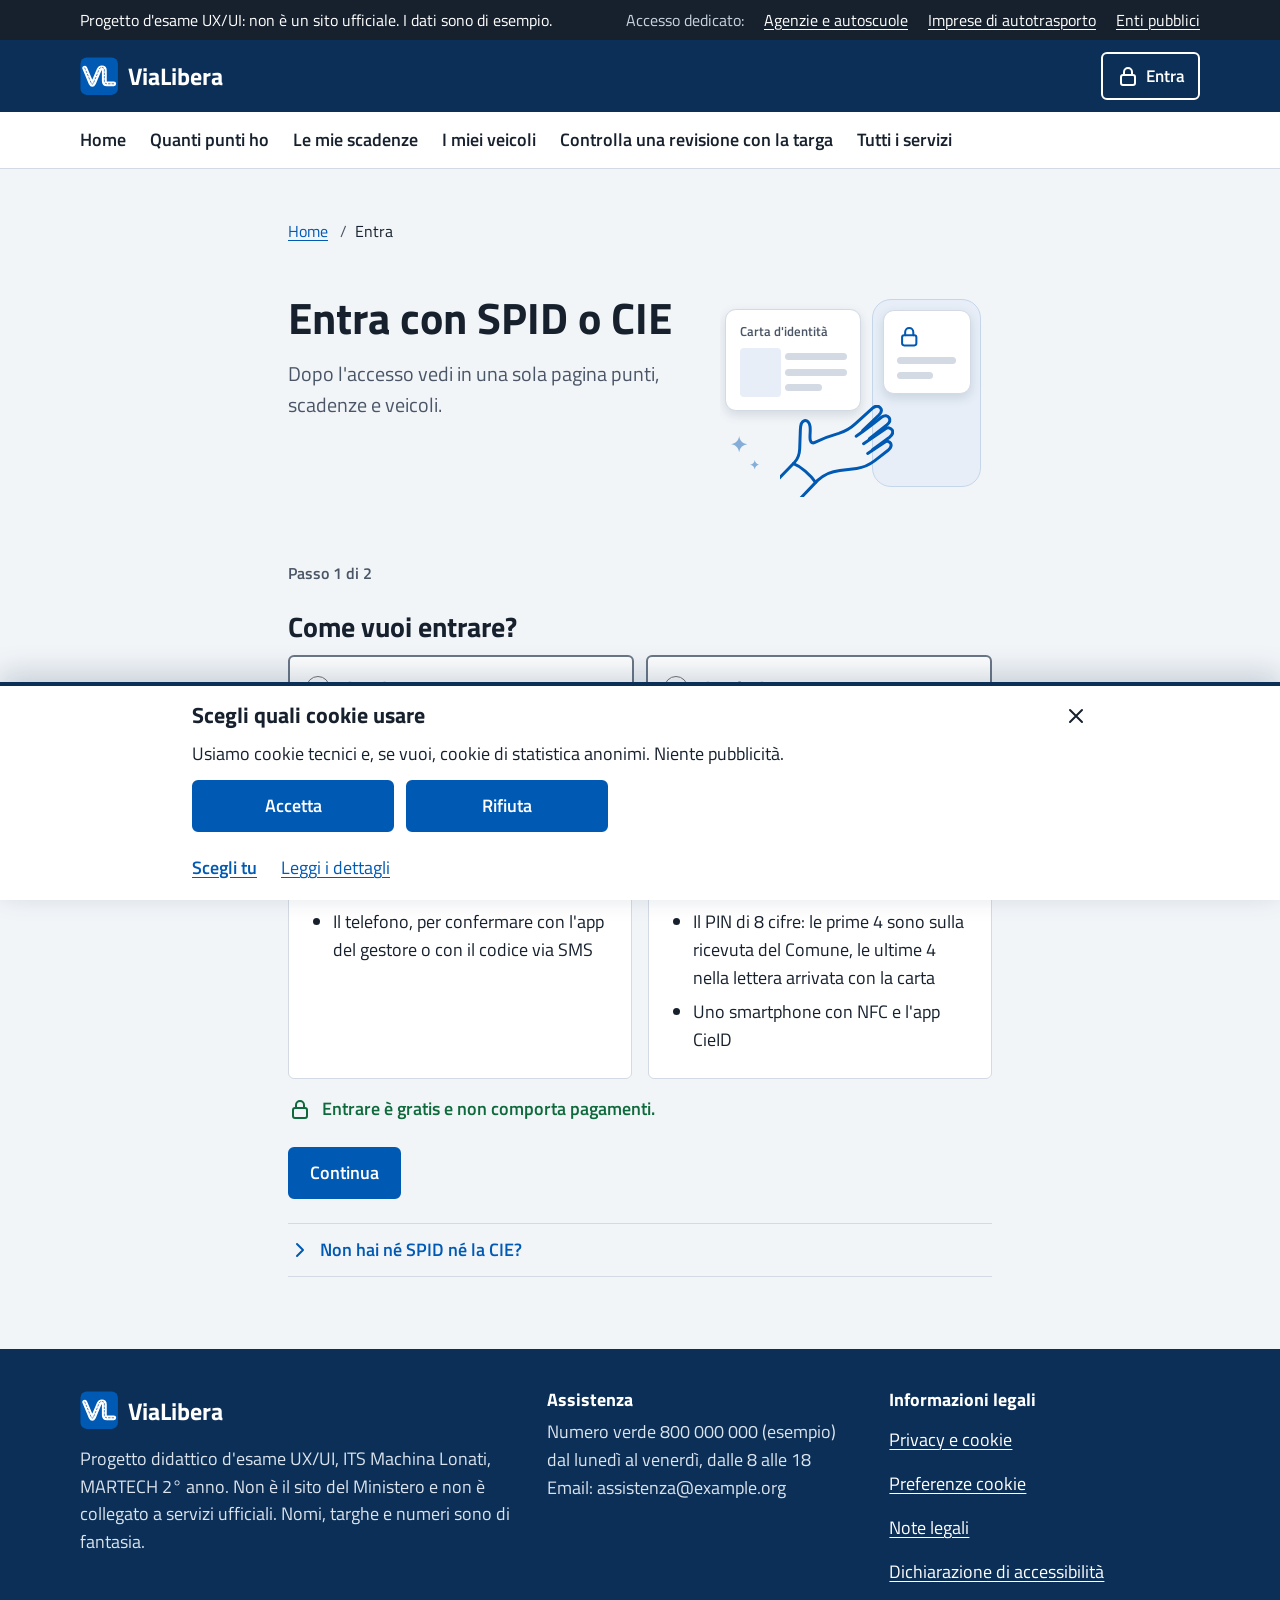
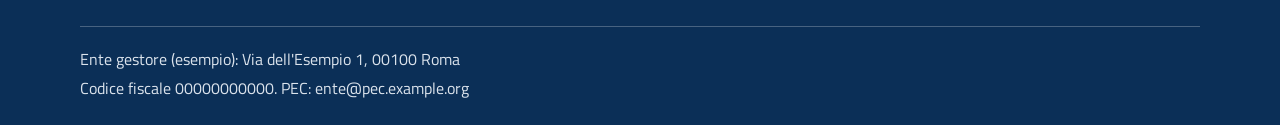
==== commit 1b950173: "Correzioni dall'analisi UX/UI: telefono, accesso, cookie, menu - Home: controllo targa subito dopo l" ====
--- a/accesso.html
+++ b/accesso.html
@@ -7,13 +7,15 @@
 <meta name="description" content="Entra nella tua area con SPID o con la Carta d'identità elettronica. Progetto didattico, accesso simulato.">
 <meta name="robots" content="noindex, nofollow">
 <meta name="theme-color" content="#0b2f57">
-<link rel="icon" href="favicon.svg?v=13" type="image/svg+xml">
+<link rel="icon" href="favicon.svg?v=16" type="image/svg+xml">
 <link rel="preload" href="assets/fonts/titillium-web-400.woff2" as="font" type="font/woff2" crossorigin>
-<link rel="stylesheet" href="assets/style.css?v=13">
+<link rel="preload" href="assets/fonts/titillium-web-700.woff2" as="font" type="font/woff2" crossorigin>
+<link rel="stylesheet" href="assets/style.css?v=16">
 </head>
 <body data-pagina="accesso">
 <div id="testata"></div>
-<script src="assets/app.js?v=13"></script>
+<noscript><div class="fascia"><div class="contenitore"><p>Progetto d'esame UX/UI: non è un sito ufficiale. I dati sono di esempio. Per usare i servizi attiva JavaScript nel browser. <a href="index.html">Home</a> · <a href="privacy.html">Privacy e cookie</a></p></div></div></noscript>
+<script src="assets/app.js?v=16"></script>
 
 <main id="contenuto" tabindex="-1">
   <div class="contenitore stretto pila">
@@ -36,10 +38,10 @@
         <div class="illu-telefono">
           <div class="illu-vetro">
             <svg class="icona"><use href="#i-lucchetto"></use></svg>
-            <span class="illu-bottone">Entra</span>
+            <span class="illu-righe"><span class="illu-linea"></span><span class="illu-linea"></span></span>
           </div>
         </div>
-        <img class="mano-sorregge" src="assets/illustrazioni/mano-sorregge.svg?v=13" alt="">
+        <img class="mano-sorregge" src="assets/illustrazioni/mano-sorregge.svg?v=16" alt="">
       </div>
     </div>
 
@@ -58,32 +60,7 @@
     </div>
 
     <div id="percorso" class="pila">
-      <section id="cosa-serve" class="pila-s" aria-labelledby="t-serve">
-        <h2 id="t-serve">Prima di cominciare, tieni a portata di mano</h2>
-        <div class="opzioni">
-          <div class="pannello pila-xs">
-            <h3>Se entri con SPID</h3>
-            <ul class="puntato">
-              <li>Nome utente e password di SPID</li>
-              <li>Il telefono, per confermare con l'app del gestore o con il codice via SMS</li>
-            </ul>
-          </div>
-          <div class="pannello pila-xs">
-            <h3>Se entri con la CIE</h3>
-            <ul class="puntato">
-              <li>La Carta d'identità elettronica</li>
-              <li>Il PIN di 8 cifre: le prime 4 sono sulla ricevuta del Comune, le ultime 4 nella lettera arrivata con la carta</li>
-              <li>Uno smartphone con NFC e l'app CieID</li>
-            </ul>
-          </div>
-        </div>
-        <p class="rassicura"><svg class="icona" aria-hidden="true" focusable="false"><use href="#i-lucchetto"></use></svg>Entrare è gratis e non comporta pagamenti.</p>
-        <details>
-          <summary><svg class="icona" aria-hidden="true" focusable="false"><use href="#i-avanti"></use></svg>Non hai né SPID né la CIE?</summary>
-          <p>SPID si chiede a uno dei gestori riconosciuti, online o di persona, con un documento d'identità e la tessera sanitaria. La CIE si chiede in Comune. Se ti serve aiuto, chiama il numero verde che trovi in fondo alla pagina.</p>
-        </details>
-      </section>
-
+      <!-- Il modulo viene subito dopo il titolo; "cosa serve" mostra solo il metodo scelto (tutti e due se non è scelto) -->
       <form id="form-accesso" class="pila-m" novalidate>
         <div id="errore-accesso"></div>
         <p class="passo">Passo 1 di 2</p>
@@ -97,6 +74,27 @@
             </div>
           </fieldset>
         </div>
+        <section id="cosa-serve" class="pila-s" aria-labelledby="t-serve">
+          <h3 id="t-serve">Prima di cominciare, tieni a portata di mano</h3>
+          <div class="opzioni">
+            <div class="pannello pila-xs" data-metodo="spid">
+              <p><strong>Se entri con SPID</strong></p>
+              <ul class="puntato">
+                <li>Nome utente e password di SPID</li>
+                <li>Il telefono, per confermare con l'app del gestore o con il codice via SMS</li>
+              </ul>
+            </div>
+            <div class="pannello pila-xs" data-metodo="cie">
+              <p><strong>Se entri con la CIE</strong></p>
+              <ul class="puntato">
+                <li>La Carta d'identità elettronica</li>
+                <li>Il PIN di 8 cifre: le prime 4 sono sulla ricevuta del Comune, le ultime 4 nella lettera arrivata con la carta</li>
+                <li>Uno smartphone con NFC e l'app CieID</li>
+              </ul>
+            </div>
+          </div>
+          <p class="rassicura"><svg class="icona" aria-hidden="true" focusable="false"><use href="#i-lucchetto"></use></svg>Entrare è gratis e non comporta pagamenti.</p>
+        </section>
         <div class="campo" id="campo-gestore" hidden>
           <label for="gestore">Chi ti ha dato SPID?</label>
           <p class="aiuto" id="gestore-aiuto">È l'azienda che hai scelto quando hai attivato SPID. In questo prototipo i nomi sono di fantasia.</p>
@@ -114,6 +112,10 @@
           </details>
         </div>
         <div class="bottoni"><button class="btn btn-primario" type="submit">Continua</button></div>
+        <details>
+          <summary><svg class="icona" aria-hidden="true" focusable="false"><use href="#i-avanti"></use></svg>Non hai né SPID né la CIE?</summary>
+          <p>SPID si chiede a uno dei gestori riconosciuti, online o di persona, con un documento d'identità e la tessera sanitaria. La CIE si chiede in Comune. Se ti serve aiuto, chiama il numero verde che trovi in fondo alla pagina.</p>
+        </details>
       </form>
 
       <section id="passo-2" class="pila-m" aria-labelledby="titolo-passo-2" hidden>
--- a/assets/style.css
+++ b/assets/style.css
@@ -69,7 +69,9 @@
 
 /* Fascia del progetto (in alto) */
 .fascia { background: var(--inchiostro); color: #fff; font-size: 1rem; }
-.fascia .contenitore { display: flex; flex-wrap: wrap; justify-content: space-between; align-items: center; gap: 0.25rem 1rem; padding-block: 0.4rem; min-height: 2.5rem; }
+.fascia .contenitore { display: flex; flex-wrap: wrap; justify-content: space-between; align-items: center; gap: 0.25rem 2.5rem; padding-block: 0.4rem; min-height: 2.5rem; }
+/* Sul telefono la frase corta sta su una riga; quella completa è anche nel piede */
+.fascia-lunga { display: none; }
 .fascia-pro a, .fascia-pro span { white-space: nowrap; }
 .fascia a { color: #fff; }
 .fascia-pro { display: none; gap: 1.25rem; align-items: center; }
@@ -170,8 +172,8 @@
 details { border-block: 1px solid var(--linea); }
 summary { display: flex; align-items: center; gap: 0.5rem; min-height: 3.25rem; padding-block: 0.5rem; color: var(--blu); font-weight: 600; cursor: pointer; list-style: none; }
 summary::-webkit-details-marker { display: none; }
-summary .icona { transition: transform 0.15s; }
-details[open] summary .icona { transform: rotate(90deg); }
+summary > .icona { transition: transform 0.15s; }
+details[open] summary > .icona { transform: rotate(90deg); }
 details > :not(summary) { padding-bottom: 1rem; }
 .passo { color: var(--grigio); font-weight: 600; font-size: 1rem; }
 
@@ -191,9 +193,16 @@
 .azione .aiuto { display: block; margin-top: 0.15rem; }
 .azione-icona { width: 3rem; height: 3rem; flex: none; display: grid; place-items: center; border-radius: 50%; background: var(--blu-chiaro); color: var(--blu); }
 .azione > .icona:last-child { margin-left: auto; color: var(--blu); }
-.servizi { display: grid; gap: 2rem; }
-.gruppo h3 { display: flex; align-items: center; gap: 0.6rem; padding-bottom: 0.6rem; border-bottom: 2px solid var(--blu-notte); }
+.servizi { display: grid; gap: 1rem; }
+/* Ogni gruppo è richiudibile: chiuso sul telefono, aperto da 48rem (lo decide app.js) */
+.gruppo { border: 0; }
+.gruppo > summary { gap: 0.6rem; padding-block: 0.5rem 0.6rem; color: var(--inchiostro); border-bottom: 2px solid var(--blu-notte); }
+.gruppo > summary > .icona { margin-left: auto; color: var(--blu); }
+.gruppo > :not(summary) { padding-bottom: 0; }
+.gruppo h3 { display: flex; flex-wrap: wrap; align-items: center; gap: 0.25rem 0.6rem; }
 .gruppo h3 .icona { color: var(--blu); }
+.gruppo-conta { font-size: 1rem; font-weight: 400; color: var(--grigio); }
+.in-arrivo { padding-top: 0.75rem; font-size: 1rem; color: var(--grigio); }
 .gruppo ul { list-style: none; padding: 0; }
 .gruppo li { border-bottom: 1px solid var(--linea); }
 .servizio { display: flex; align-items: center; gap: 0.75rem; min-height: 3.75rem; padding-block: 0.6rem; color: var(--inchiostro); text-decoration: none; }
@@ -204,7 +213,6 @@
 a.servizio > .icona:last-child { margin-left: auto; color: var(--blu); }
 .servizio-accesso { display: inline-flex; align-items: center; gap: 0.35rem; font-size: 1rem; color: var(--grigio); }
 .servizio-accesso .icona { width: 1.1rem; height: 1.1rem; }
-.servizio-spento .servizio-nome { color: var(--grigio); }
 .esito { margin-top: 0.5rem; }
 /* Link dentro avvisi, scadenze ed esiti: area di tocco alta 44px senza spostare le righe di testo */
 .avviso-corpo a, .scadenze a, .esito a { padding-block: 0.55rem; }
@@ -254,6 +262,8 @@
 .variazione-meno { color: var(--rosso); }
 .variazione-piu { color: var(--verde); }
 .opzioni { display: grid; gap: 1rem; }
+/* Accesso: se resta un solo metodo, la sua scheda prende tutta la larghezza */
+#cosa-serve .opzioni { grid-template-columns: repeat(auto-fit, minmax(min(16rem, 100%), 1fr)); }
 
 /* Veicolo */
 .scelta-veicolo { display: flex; flex-wrap: wrap; gap: 0.5rem; list-style: none; padding: 0; }
@@ -287,9 +297,12 @@
 .tabella-scorri td:first-child { white-space: nowrap; }
 
 /* Banner cookie */
-.cookie { position: fixed; left: 0; right: 0; bottom: 0; z-index: 60; max-height: 88vh; overflow-y: auto; background: var(--carta); border-top: 4px solid var(--blu-notte); box-shadow: 0 -8px 28px rgba(11, 47, 87, 0.2); padding-block: 1.25rem calc(1.25rem + env(safe-area-inset-bottom, 0px)); }
-.cookie .contenitore { position: relative; max-width: 58rem; display: flex; flex-direction: column; gap: 1rem; }
+.cookie { position: fixed; left: 0; right: 0; bottom: 0; z-index: 60; max-height: 88vh; overflow-y: auto; background: var(--carta); border-top: 4px solid var(--blu-notte); box-shadow: 0 -8px 28px rgba(11, 47, 87, 0.2); padding-block: 1rem calc(0.5rem + env(safe-area-inset-bottom, 0px)); }
+.cookie .contenitore { position: relative; max-width: 58rem; display: flex; flex-direction: column; gap: 0.75rem; }
 .cookie h2 { font-size: 1.375rem; padding-right: 3rem; }
+.cookie-bottoni { display: grid; grid-template-columns: 1fr 1fr; gap: 0.75rem; max-width: 26rem; }
+.cookie-altro { display: flex; flex-wrap: wrap; align-items: center; gap: 0.25rem 1.5rem; }
+.cookie-altro a { display: inline-flex; align-items: center; min-height: 3rem; }
 .cookie-chiudi { position: absolute; top: -0.6rem; right: max(4px, env(safe-area-inset-right, 0px)); width: 3rem; height: 3rem; display: grid; place-items: center; background: none; border: 0; border-radius: var(--r); color: var(--inchiostro); cursor: pointer; }
 .cookie-scelte { display: grid; gap: 0.9rem; padding: 1rem; background: var(--sfondo); border-radius: var(--r); }
 
@@ -305,6 +318,11 @@
 .piede p { color: #dbe3ec; }
 .piede-fondo { margin-top: 2rem; padding-top: 1.25rem; border-top: 1px solid rgba(255, 255, 255, 0.25); font-size: 1rem; display: grid; gap: 0.25rem; }
 
+/* Finestra di conferma (uscita dall'account). Il padding sta nel form: così un tocco sul fondo scuro ha come bersaglio il dialog */
+.dialogo { width: min(30rem, calc(100% - 2rem)); padding: 0; border: 0; border-top: 4px solid var(--blu-notte); border-radius: 0 0 var(--r) var(--r); background: var(--carta); color: var(--inchiostro); box-shadow: 0 12px 40px rgba(11, 47, 87, 0.3); }
+.dialogo form { padding: var(--spazio); }
+.dialogo::backdrop { background: rgba(11, 47, 87, 0.55); }
+
 /* Illustrazioni libere nella pagina, come sul sito di IO: mani a linea (generate con Higgsfield) e schede fatte con i componenti del sito.
    Niente riquadro: le mani sono blu perché stanno sul fondo chiaro. Decorative (aria-hidden). Misure in cqi: scalano con la larghezza.
    overflow: hidden taglia solo le braccia, che così finiscono aperte come sul sito di IO. */
@@ -313,11 +331,12 @@
 .illu-telefono { display: flex; flex-direction: column; gap: 3cqi; padding: 5cqi 3.5cqi; border-radius: 7cqi; background: var(--blu-chiaro); border: 0.6cqi solid #c5d6ea; }
 .illu-vetro { display: flex; flex-direction: column; gap: 1.5cqi; padding: 3cqi 3.5cqi; border-radius: 3cqi; background: #fff; border: 1px solid var(--linea); box-shadow: 0 1.5cqi 4cqi rgba(11, 47, 87, 0.14); color: var(--inchiostro); font-size: 3.4cqi; line-height: 1.25; }
 .illu-piccolo { font-size: 2.9cqi; font-weight: 600; color: var(--grigio); }
-.illu-grande { font-size: 11cqi; font-weight: 700; line-height: 1; color: var(--blu); }
+/* Niente dati veri né comandi nei disegni: icone, righe grigie e una barra, così nessuno li scambia per i propri dati o per un pulsante */
 .illu-riga { display: flex; align-items: center; gap: 1.5cqi; }
+.illu-riga > .illu-linea { flex: 1; }
+.illu-blocco { width: 40%; height: 7cqi; border-radius: 1.2cqi; background: var(--blu-chiaro); }
 .illu .icona { width: 4.5cqi; height: 4.5cqi; color: var(--blu); }
-.illu .stato { align-self: flex-start; gap: 1cqi; padding: 0.3cqi 2cqi 0.3cqi 1.3cqi; font-size: 2.9cqi; }
-.illu .stato .icona { width: 3.4cqi; height: 3.4cqi; color: inherit; }
+.illu-notifica .icona { color: var(--verde); }
 .illu .targa { align-self: flex-start; border-width: 0.5cqi; border-radius: 1.2cqi; }
 .illu .targa-testo { font-size: 6.5cqi; padding: 1.2cqi 2.2cqi; }
 .illu .targa-i { font-size: 2.6cqi; padding: 1.2cqi 1cqi 1cqi; }
@@ -358,7 +377,6 @@
 .illu-righe { flex: 1; display: flex; flex-direction: column; gap: 1.8cqi; }
 .illu-linea { height: 1.6cqi; border-radius: 999px; background: #d3dae3; }
 .illu-linea:last-child { width: 60%; }
-.illu-bottone { padding: 1.6cqi; border-radius: 1.2cqi; background: var(--blu); color: #fff; font-weight: 600; text-align: center; }
 
 /* Telefoni stretti: i pulsanti della testata restano con la parola, senza icona */
 @media (max-width: 25.99rem) {
@@ -381,16 +399,26 @@
   .piede-griglia { grid-template-columns: 1.4fr 1fr 1fr; }
 }
 
-/* Telefono: l'illustrazione della Home scende sotto le azioni, che restano in cima allo schermo */
+/* Telefono: prima azioni, accesso e controllo con la targa; l'illustrazione della Home scende dopo.
+   I disegni del controllo targa e dell'accesso spariscono: occupano spazio senza aggiungere informazioni. */
 @media (max-width: 47.99rem) {
   .home-apertura { display: contents; }
   .illu-home { order: 1; }
   .home-griglia ~ * { order: 2; }
-  .illu-accesso { margin-top: 1.5rem; max-width: 17rem; }
+  .home-griglia ~ #revisione { order: 0; }
+  .illu-revisione, .illu-accesso { display: none; }
+}
+/* Riepilogo: lo stato di ogni scadenza sta sempre sotto il testo */
+@media (max-width: 39.99rem) {
+  .scadenze li { flex-direction: column; align-items: flex-start; }
 }
 
 @media (min-width: 48rem) {
+  .fascia-breve { display: none; }
+  .fascia-lunga { display: inline; }
   .con-illu { display: grid; grid-template-columns: 1fr clamp(14rem, 34%, 24rem); gap: 2.5rem; align-items: start; }
+  /* Home: testo centrato in altezza accanto all'illustrazione, senza un vuoto sotto */
+  .home-apertura { align-items: center; }
   .stretto .con-illu { grid-template-columns: 1fr 17rem; }
   /* Controllo con la targa: sul telefono l'illustrazione sta tra testo e modulo, qui va a destra */
   #revisione { gap: 1rem 2.5rem; }
@@ -411,7 +439,7 @@
   .btn-menu { display: none; }
   .menu:not(.aperto) { display: block; }
   .menu .contenitore { flex-direction: row; padding-block: 0; }
-  .menu .menu-cittadino { display: flex; flex-wrap: wrap; column-gap: 2rem; }
+  .menu .menu-cittadino { display: flex; flex-wrap: wrap; column-gap: 1.5rem; }
   .menu li + li { border-top: 0; }
   .menu a { min-height: 3.5rem; border-bottom: 4px solid transparent; padding-top: 4px; }
   .menu a[aria-current="page"] { border-bottom-color: var(--blu); }
